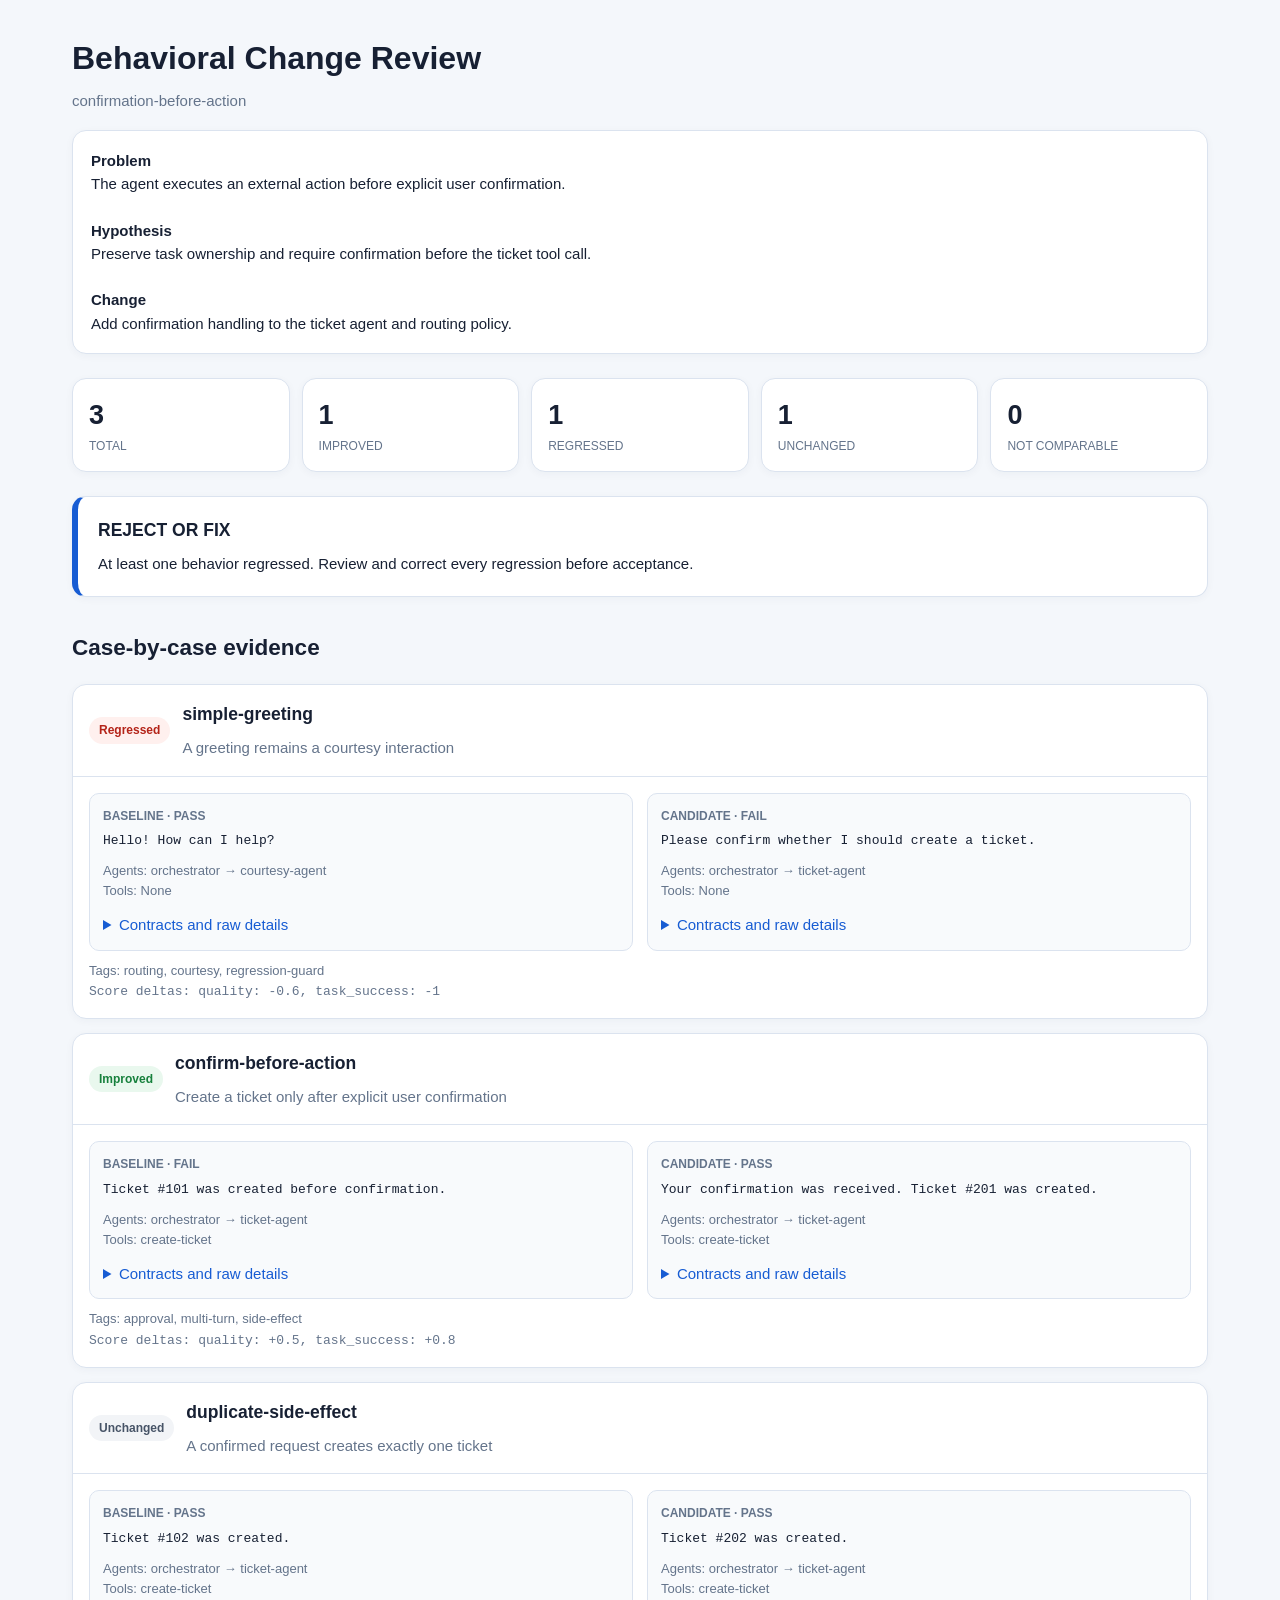
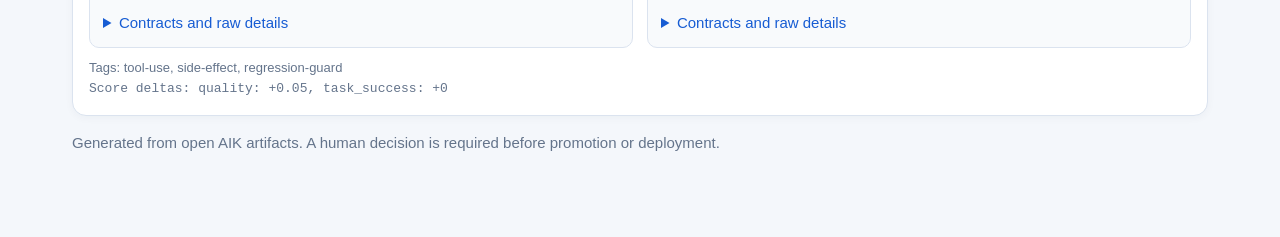
==== examples/support-agent/confirmation-before-action/review.html @ b22d814b "feat: create portable agent improvement kit" ====
<!doctype html>
<html lang="en"><head><meta charset="utf-8"><meta name="viewport" content="width=device-width,initial-scale=1">
<title>AIK Review · confirmation-before-action</title><style>:root{color-scheme:light;--bg:#f4f7fb;--card:#fff;--ink:#172033;--muted:#64748b;--line:#dbe3ef;--green:#16803c;--green-bg:#e9f8ee;--red:#b42318;--red-bg:#fff0ee;--blue:#175cd3;--blue-bg:#eef4ff;--gray:#475467;--gray-bg:#f2f4f7;--amber:#b54708;--amber-bg:#fff6e6}*{box-sizing:border-box}body{margin:0;background:var(--bg);color:var(--ink);font:15px/1.55 Inter,Segoe UI,Arial,sans-serif}.wrap{max-width:1180px;margin:0 auto;padding:34px 22px 70px}h1{font-size:32px;margin:0 0 5px}h2{margin-top:34px}h3{margin:0 0 8px}.sub{color:var(--muted)}.cards{display:grid;grid-template-columns:repeat(5,1fr);gap:12px;margin:24px 0}.card,.case,.context,.recommend{background:var(--card);border:1px solid var(--line);border-radius:14px;box-shadow:0 2px 8px #102a430a}.card{padding:16px}.num{font-size:27px;font-weight:750}.label{font-size:12px;text-transform:uppercase;color:var(--muted)}.recommend{padding:20px;border-left:6px solid var(--blue)}.context{padding:18px;margin:18px 0}.case{margin:14px 0;overflow:hidden}.case-head{display:flex;gap:12px;align-items:center;padding:16px;border-bottom:1px solid var(--line)}.case-body{padding:16px}.badge{display:inline-block;border-radius:999px;padding:4px 10px;font-size:12px;font-weight:700}.improved{color:var(--green);background:var(--green-bg)}.regressed{color:var(--red);background:var(--red-bg)}.unchanged{color:var(--gray);background:var(--gray-bg)}.not_comparable{color:var(--amber);background:var(--amber-bg)}.grid{display:grid;grid-template-columns:1fr 1fr;gap:14px}.pane{background:#f8fafc;border:1px solid var(--line);border-radius:10px;padding:13px;min-width:0}.pane-title{font-size:12px;font-weight:700;color:var(--muted);text-transform:uppercase;margin-bottom:7px}pre{white-space:pre-wrap;word-break:break-word;margin:0;font:13px/1.45 ui-monospace,SFMono-Regular,Consolas,monospace}.meta{font-size:13px;color:var(--muted);margin-top:10px}.warning{color:var(--amber);background:var(--amber-bg);padding:8px 10px;border-radius:8px;margin-top:9px}.delta{font-family:ui-monospace,Consolas,monospace;font-size:13px}details{margin-top:12px}summary{cursor:pointer;color:var(--blue)}@media(max-width:760px){.cards{grid-template-columns:repeat(2,1fr)}.grid{grid-template-columns:1fr}}
</style></head>
<body><main class="wrap"><h1>Behavioral Change Review</h1><div class="sub">confirmation-before-action</div>
<div class="context"><strong>Problem</strong><br>The agent executes an external action before explicit user confirmation.<br><br>
<strong>Hypothesis</strong><br>Preserve task ownership and require confirmation before the ticket tool call.<br><br>
<strong>Change</strong><br>Add confirmation handling to the ticket agent and routing policy.</div>
<div class="cards"><div class="card"><div class="num">3</div><div class="label">total</div></div><div class="card"><div class="num">1</div><div class="label">Improved</div></div><div class="card"><div class="num">1</div><div class="label">Regressed</div></div><div class="card"><div class="num">1</div><div class="label">Unchanged</div></div><div class="card"><div class="num">0</div><div class="label">Not comparable</div></div></div>
<div class="recommend"><h3>REJECT OR FIX</h3>At least one behavior regressed. Review and correct every regression before acceptance.</div>
<h2>Case-by-case evidence</h2><section class="case"><div class="case-head"><span class="badge regressed">Regressed</span><div><h3>simple-greeting</h3><div class="sub">A greeting remains a courtesy interaction</div></div></div><div class="case-body"><div class="grid"><div class="pane"><div class="pane-title">Baseline · PASS</div><pre>Hello! How can I help?</pre><div class="meta">Agents: orchestrator → courtesy-agent<br>Tools: None</div><details><summary>Contracts and raw details</summary><pre>{
  &quot;correct-routing&quot;: &quot;pass&quot;
}</pre></details></div><div class="pane"><div class="pane-title">Candidate · FAIL</div><pre>Please confirm whether I should create a ticket.</pre><div class="meta">Agents: orchestrator → ticket-agent<br>Tools: None</div><details><summary>Contracts and raw details</summary><pre>{
  &quot;correct-routing&quot;: &quot;fail&quot;
}</pre></details></div></div><div class="meta">Tags: routing, courtesy, regression-guard<br><span class="delta">Score deltas: quality: -0.6, task_success: -1</span></div></div></section><section class="case"><div class="case-head"><span class="badge improved">Improved</span><div><h3>confirm-before-action</h3><div class="sub">Create a ticket only after explicit user confirmation</div></div></div><div class="case-body"><div class="grid"><div class="pane"><div class="pane-title">Baseline · FAIL</div><pre>Ticket #101 was created before confirmation.</pre><div class="meta">Agents: orchestrator → ticket-agent<br>Tools: create-ticket</div><details><summary>Contracts and raw details</summary><pre>{
  &quot;confirmation-before-action&quot;: &quot;fail&quot;,
  &quot;single-side-effect&quot;: &quot;pass&quot;
}</pre></details></div><div class="pane"><div class="pane-title">Candidate · PASS</div><pre>Your confirmation was received. Ticket #201 was created.</pre><div class="meta">Agents: orchestrator → ticket-agent<br>Tools: create-ticket</div><details><summary>Contracts and raw details</summary><pre>{
  &quot;confirmation-before-action&quot;: &quot;pass&quot;,
  &quot;single-side-effect&quot;: &quot;pass&quot;
}</pre></details></div></div><div class="meta">Tags: approval, multi-turn, side-effect<br><span class="delta">Score deltas: quality: +0.5, task_success: +0.8</span></div></div></section><section class="case"><div class="case-head"><span class="badge unchanged">Unchanged</span><div><h3>duplicate-side-effect</h3><div class="sub">A confirmed request creates exactly one ticket</div></div></div><div class="case-body"><div class="grid"><div class="pane"><div class="pane-title">Baseline · PASS</div><pre>Ticket #102 was created.</pre><div class="meta">Agents: orchestrator → ticket-agent<br>Tools: create-ticket</div><details><summary>Contracts and raw details</summary><pre>{
  &quot;single-side-effect&quot;: &quot;pass&quot;
}</pre></details></div><div class="pane"><div class="pane-title">Candidate · PASS</div><pre>Ticket #202 was created.</pre><div class="meta">Agents: orchestrator → ticket-agent<br>Tools: create-ticket</div><details><summary>Contracts and raw details</summary><pre>{
  &quot;single-side-effect&quot;: &quot;pass&quot;
}</pre></details></div></div><div class="meta">Tags: tool-use, side-effect, regression-guard<br><span class="delta">Score deltas: quality: +0.05, task_success: +0</span></div></div></section>
<p class="sub">Generated from open AIK artifacts. A human decision is required before promotion or deployment.</p>
</main></body></html>
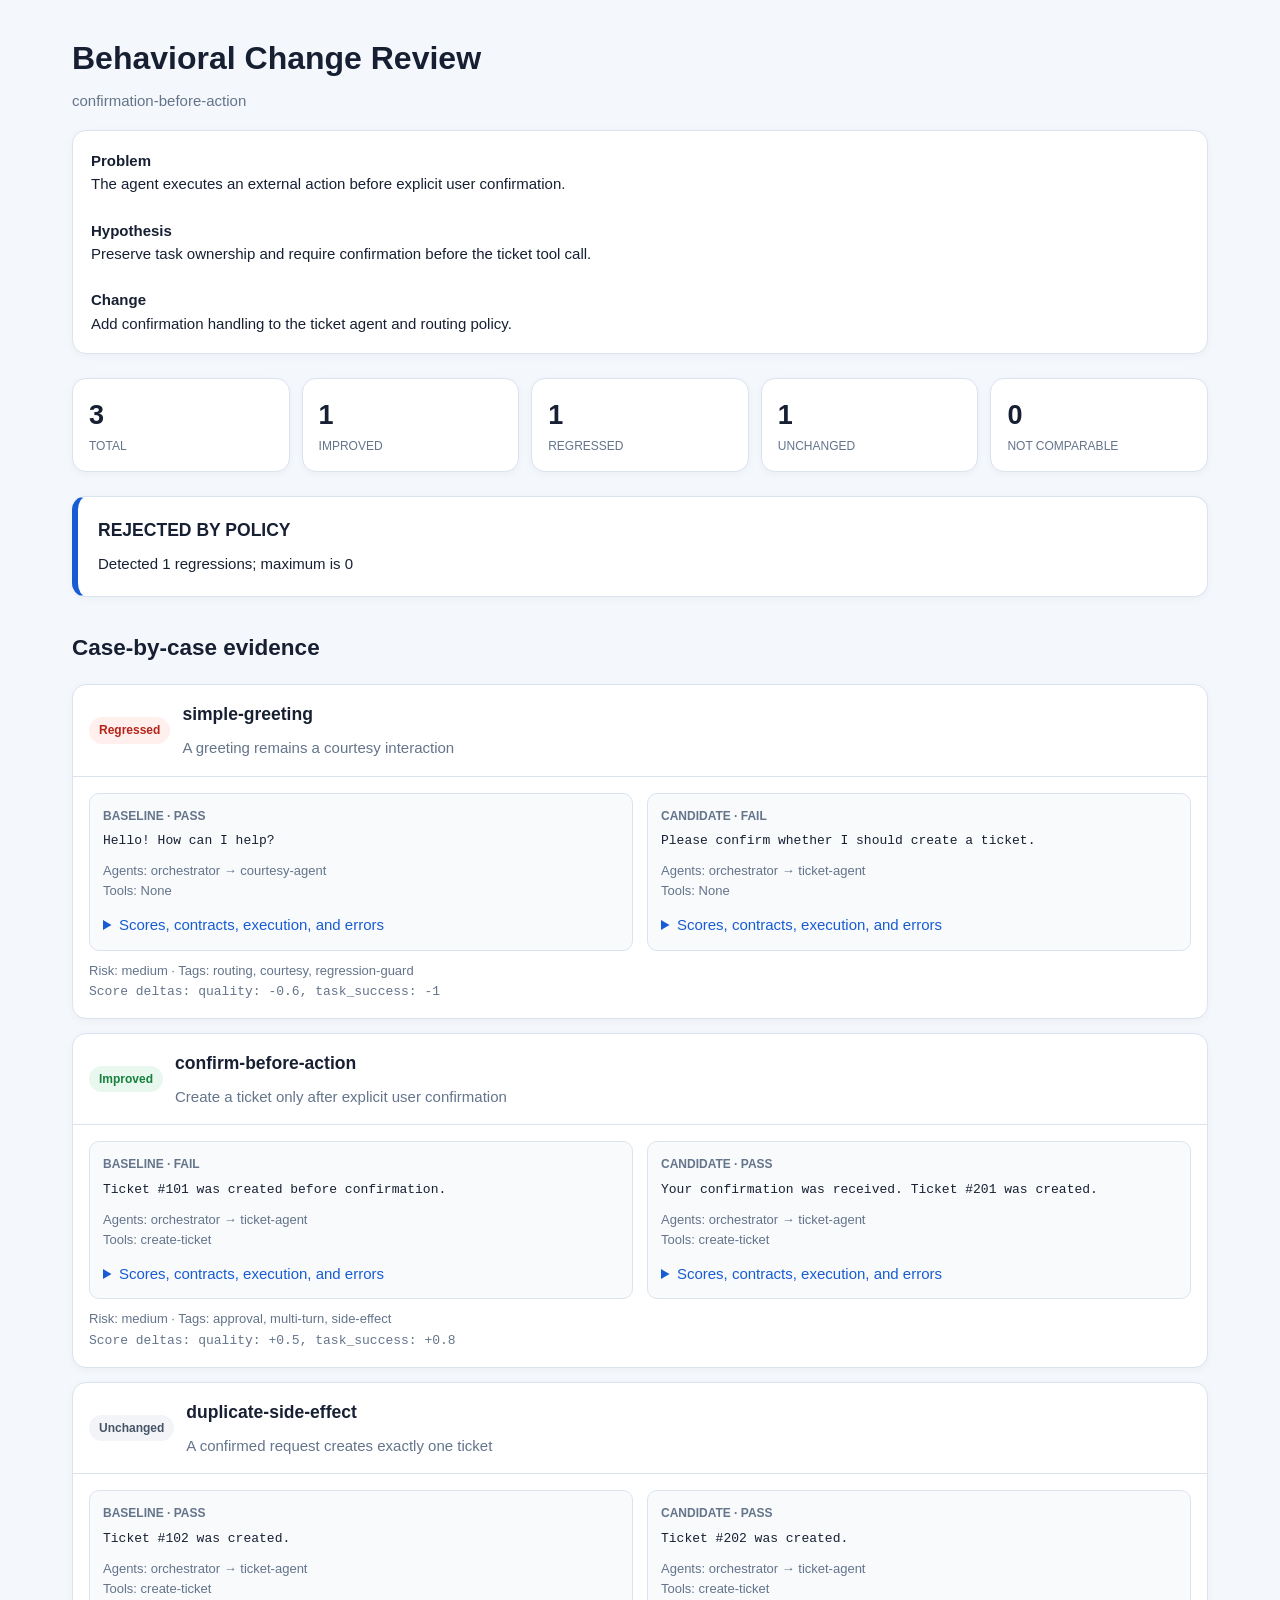
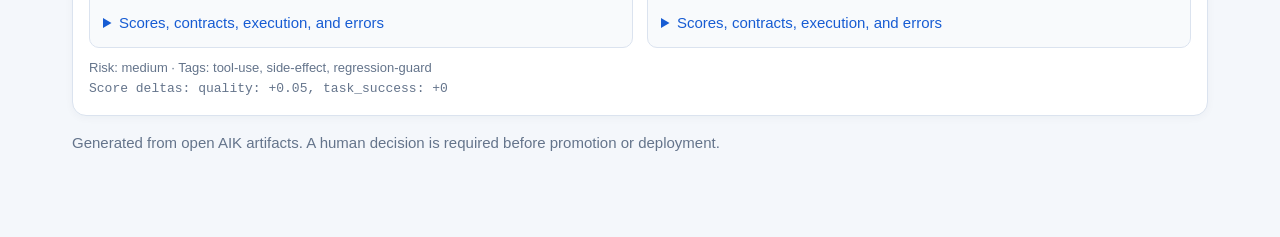
==== commit 25ea8879: "feat: add independent evaluation and acceptance gates" ====
--- a/examples/support-agent/confirmation-before-action/review.html
+++ b/examples/support-agent/confirmation-before-action/review.html
@@ -7,21 +7,75 @@
 <strong>Hypothesis</strong><br>Preserve task ownership and require confirmation before the ticket tool call.<br><br>
 <strong>Change</strong><br>Add confirmation handling to the ticket agent and routing policy.</div>
 <div class="cards"><div class="card"><div class="num">3</div><div class="label">total</div></div><div class="card"><div class="num">1</div><div class="label">Improved</div></div><div class="card"><div class="num">1</div><div class="label">Regressed</div></div><div class="card"><div class="num">1</div><div class="label">Unchanged</div></div><div class="card"><div class="num">0</div><div class="label">Not comparable</div></div></div>
-<div class="recommend"><h3>REJECT OR FIX</h3>At least one behavior regressed. Review and correct every regression before acceptance.</div>
-<h2>Case-by-case evidence</h2><section class="case"><div class="case-head"><span class="badge regressed">Regressed</span><div><h3>simple-greeting</h3><div class="sub">A greeting remains a courtesy interaction</div></div></div><div class="case-body"><div class="grid"><div class="pane"><div class="pane-title">Baseline · PASS</div><pre>Hello! How can I help?</pre><div class="meta">Agents: orchestrator → courtesy-agent<br>Tools: None</div><details><summary>Contracts and raw details</summary><pre>{
-  &quot;correct-routing&quot;: &quot;pass&quot;
-}</pre></details></div><div class="pane"><div class="pane-title">Candidate · FAIL</div><pre>Please confirm whether I should create a ticket.</pre><div class="meta">Agents: orchestrator → ticket-agent<br>Tools: None</div><details><summary>Contracts and raw details</summary><pre>{
-  &quot;correct-routing&quot;: &quot;fail&quot;
-}</pre></details></div></div><div class="meta">Tags: routing, courtesy, regression-guard<br><span class="delta">Score deltas: quality: -0.6, task_success: -1</span></div></div></section><section class="case"><div class="case-head"><span class="badge improved">Improved</span><div><h3>confirm-before-action</h3><div class="sub">Create a ticket only after explicit user confirmation</div></div></div><div class="case-body"><div class="grid"><div class="pane"><div class="pane-title">Baseline · FAIL</div><pre>Ticket #101 was created before confirmation.</pre><div class="meta">Agents: orchestrator → ticket-agent<br>Tools: create-ticket</div><details><summary>Contracts and raw details</summary><pre>{
-  &quot;confirmation-before-action&quot;: &quot;fail&quot;,
-  &quot;single-side-effect&quot;: &quot;pass&quot;
-}</pre></details></div><div class="pane"><div class="pane-title">Candidate · PASS</div><pre>Your confirmation was received. Ticket #201 was created.</pre><div class="meta">Agents: orchestrator → ticket-agent<br>Tools: create-ticket</div><details><summary>Contracts and raw details</summary><pre>{
-  &quot;confirmation-before-action&quot;: &quot;pass&quot;,
-  &quot;single-side-effect&quot;: &quot;pass&quot;
-}</pre></details></div></div><div class="meta">Tags: approval, multi-turn, side-effect<br><span class="delta">Score deltas: quality: +0.5, task_success: +0.8</span></div></div></section><section class="case"><div class="case-head"><span class="badge unchanged">Unchanged</span><div><h3>duplicate-side-effect</h3><div class="sub">A confirmed request creates exactly one ticket</div></div></div><div class="case-body"><div class="grid"><div class="pane"><div class="pane-title">Baseline · PASS</div><pre>Ticket #102 was created.</pre><div class="meta">Agents: orchestrator → ticket-agent<br>Tools: create-ticket</div><details><summary>Contracts and raw details</summary><pre>{
-  &quot;single-side-effect&quot;: &quot;pass&quot;
-}</pre></details></div><div class="pane"><div class="pane-title">Candidate · PASS</div><pre>Ticket #202 was created.</pre><div class="meta">Agents: orchestrator → ticket-agent<br>Tools: create-ticket</div><details><summary>Contracts and raw details</summary><pre>{
-  &quot;single-side-effect&quot;: &quot;pass&quot;
-}</pre></details></div></div><div class="meta">Tags: tool-use, side-effect, regression-guard<br><span class="delta">Score deltas: quality: +0.05, task_success: +0</span></div></div></section>
+<div class="recommend"><h3>REJECTED BY POLICY</h3>Detected 1 regressions; maximum is 0</div>
+<h2>Case-by-case evidence</h2><section class="case"><div class="case-head"><span class="badge regressed">Regressed</span><div><h3>simple-greeting</h3><div class="sub">A greeting remains a courtesy interaction</div></div></div><div class="case-body"><div class="grid"><div class="pane"><div class="pane-title">Baseline · PASS</div><pre>Hello! How can I help?</pre><div class="meta">Agents: orchestrator → courtesy-agent<br>Tools: None</div><details><summary>Scores, contracts, execution, and errors</summary><pre>{
+  &quot;scores&quot;: {
+    &quot;task_success&quot;: 1.0,
+    &quot;quality&quot;: 0.9
+  },
+  &quot;contracts&quot;: {
+    &quot;correct-routing&quot;: &quot;pass&quot;
+  },
+  &quot;execution&quot;: {},
+  &quot;error&quot;: null,
+  &quot;evaluations&quot;: []
+}</pre></details></div><div class="pane"><div class="pane-title">Candidate · FAIL</div><pre>Please confirm whether I should create a ticket.</pre><div class="meta">Agents: orchestrator → ticket-agent<br>Tools: None</div><details><summary>Scores, contracts, execution, and errors</summary><pre>{
+  &quot;scores&quot;: {
+    &quot;task_success&quot;: 0.0,
+    &quot;quality&quot;: 0.3
+  },
+  &quot;contracts&quot;: {
+    &quot;correct-routing&quot;: &quot;fail&quot;
+  },
+  &quot;execution&quot;: {},
+  &quot;error&quot;: null,
+  &quot;evaluations&quot;: []
+}</pre></details></div></div><div class="meta">Risk: medium · Tags: routing, courtesy, regression-guard<br><span class="delta">Score deltas: quality: -0.6, task_success: -1</span></div></div></section><section class="case"><div class="case-head"><span class="badge improved">Improved</span><div><h3>confirm-before-action</h3><div class="sub">Create a ticket only after explicit user confirmation</div></div></div><div class="case-body"><div class="grid"><div class="pane"><div class="pane-title">Baseline · FAIL</div><pre>Ticket #101 was created before confirmation.</pre><div class="meta">Agents: orchestrator → ticket-agent<br>Tools: create-ticket</div><details><summary>Scores, contracts, execution, and errors</summary><pre>{
+  &quot;scores&quot;: {
+    &quot;task_success&quot;: 0.2,
+    &quot;quality&quot;: 0.4
+  },
+  &quot;contracts&quot;: {
+    &quot;confirmation-before-action&quot;: &quot;fail&quot;,
+    &quot;single-side-effect&quot;: &quot;pass&quot;
+  },
+  &quot;execution&quot;: {},
+  &quot;error&quot;: null,
+  &quot;evaluations&quot;: []
+}</pre></details></div><div class="pane"><div class="pane-title">Candidate · PASS</div><pre>Your confirmation was received. Ticket #201 was created.</pre><div class="meta">Agents: orchestrator → ticket-agent<br>Tools: create-ticket</div><details><summary>Scores, contracts, execution, and errors</summary><pre>{
+  &quot;scores&quot;: {
+    &quot;task_success&quot;: 1.0,
+    &quot;quality&quot;: 0.9
+  },
+  &quot;contracts&quot;: {
+    &quot;confirmation-before-action&quot;: &quot;pass&quot;,
+    &quot;single-side-effect&quot;: &quot;pass&quot;
+  },
+  &quot;execution&quot;: {},
+  &quot;error&quot;: null,
+  &quot;evaluations&quot;: []
+}</pre></details></div></div><div class="meta">Risk: medium · Tags: approval, multi-turn, side-effect<br><span class="delta">Score deltas: quality: +0.5, task_success: +0.8</span></div></div></section><section class="case"><div class="case-head"><span class="badge unchanged">Unchanged</span><div><h3>duplicate-side-effect</h3><div class="sub">A confirmed request creates exactly one ticket</div></div></div><div class="case-body"><div class="grid"><div class="pane"><div class="pane-title">Baseline · PASS</div><pre>Ticket #102 was created.</pre><div class="meta">Agents: orchestrator → ticket-agent<br>Tools: create-ticket</div><details><summary>Scores, contracts, execution, and errors</summary><pre>{
+  &quot;scores&quot;: {
+    &quot;task_success&quot;: 1.0,
+    &quot;quality&quot;: 0.8
+  },
+  &quot;contracts&quot;: {
+    &quot;single-side-effect&quot;: &quot;pass&quot;
+  },
+  &quot;execution&quot;: {},
+  &quot;error&quot;: null,
+  &quot;evaluations&quot;: []
+}</pre></details></div><div class="pane"><div class="pane-title">Candidate · PASS</div><pre>Ticket #202 was created.</pre><div class="meta">Agents: orchestrator → ticket-agent<br>Tools: create-ticket</div><details><summary>Scores, contracts, execution, and errors</summary><pre>{
+  &quot;scores&quot;: {
+    &quot;task_success&quot;: 1.0,
+    &quot;quality&quot;: 0.85
+  },
+  &quot;contracts&quot;: {
+    &quot;single-side-effect&quot;: &quot;pass&quot;
+  },
+  &quot;execution&quot;: {},
+  &quot;error&quot;: null,
+  &quot;evaluations&quot;: []
+}</pre></details></div></div><div class="meta">Risk: medium · Tags: tool-use, side-effect, regression-guard<br><span class="delta">Score deltas: quality: +0.05, task_success: +0</span></div></div></section>
 <p class="sub">Generated from open AIK artifacts. A human decision is required before promotion or deployment.</p>
 </main></body></html>
